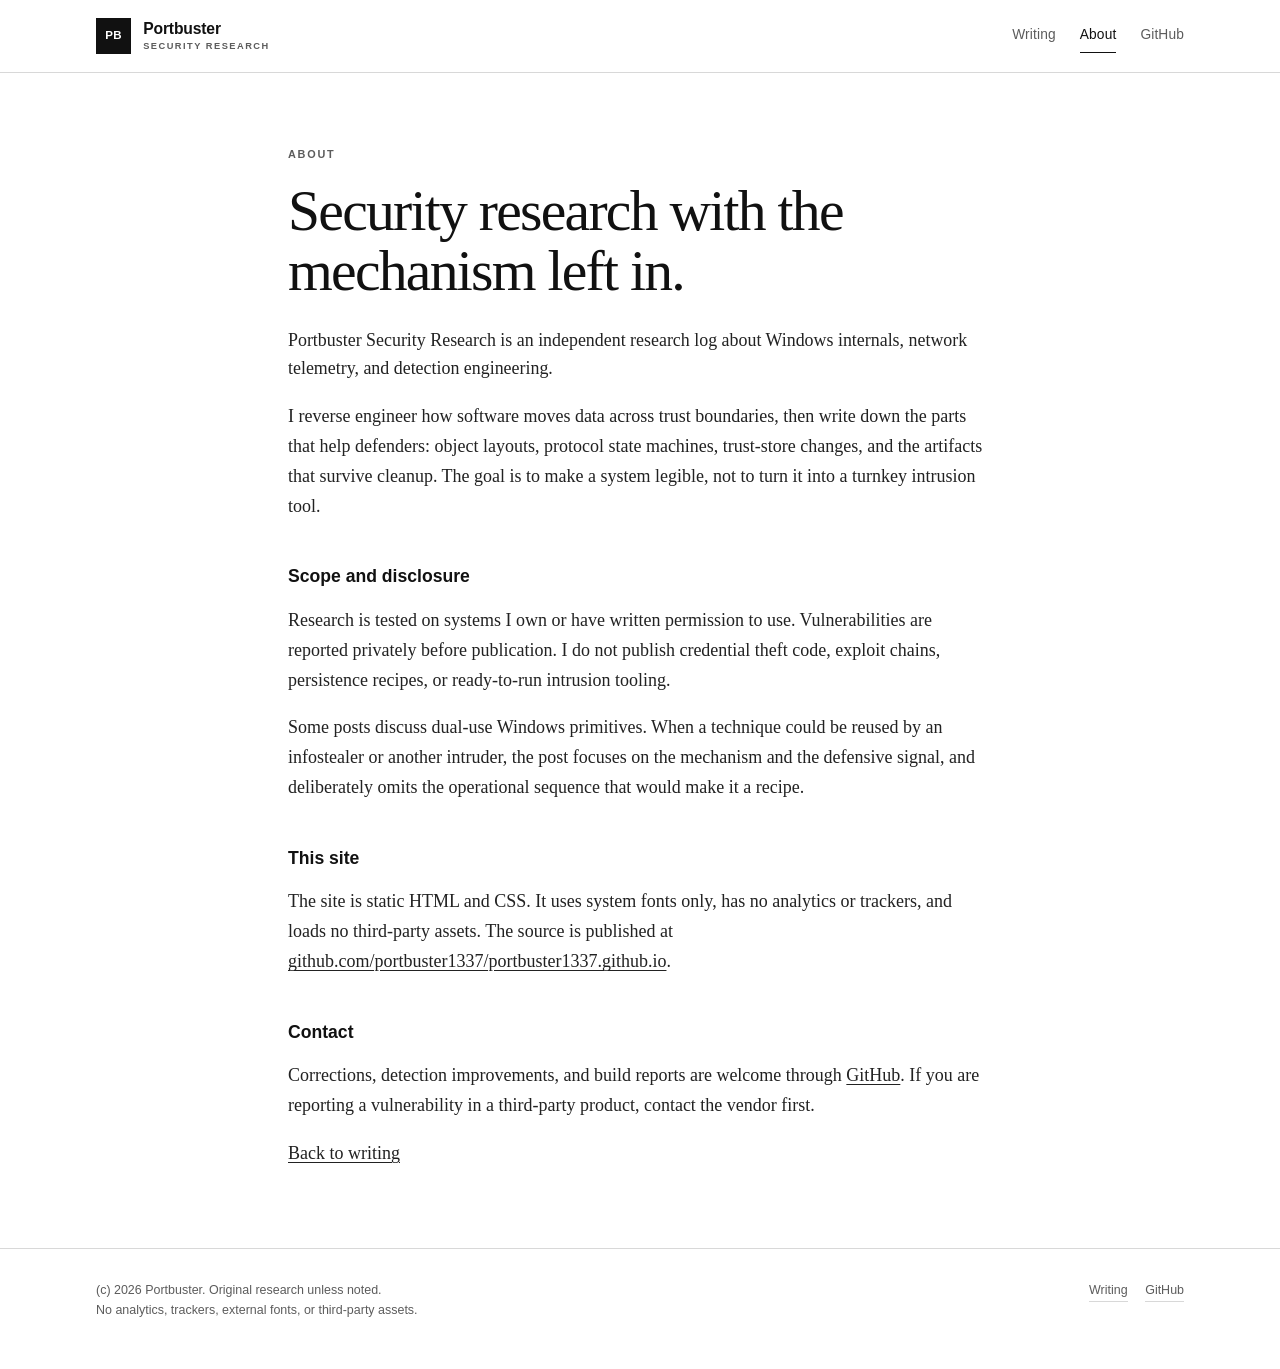
==== about.html @ 4ec46013 "Publish Portbuster security research site" ====
<!doctype html>
<html lang="en">
<head>
  <meta charset="utf-8">
  <meta name="viewport" content="width=device-width, initial-scale=1">
  <title>About | Portbuster Security Research</title>
  <meta name="description" content="About Portbuster Security Research: independent work on Windows internals, network telemetry, and detection engineering.">
  <link rel="canonical" href="https://portbuster1337.github.io/about.html">
  <link rel="icon" href="/assets/favicon.svg" type="image/svg+xml">
  <link rel="stylesheet" href="/assets/style.css">
</head>
<body>
  <a class="skip" href="#main">Skip to content</a>
  <header class="site-header">
    <div class="wrap header-inner">
      <a class="brand" href="/">
        <span class="brand-mark" aria-hidden="true">PB</span>
        <span class="brand-text"><strong>Portbuster</strong><span>Security Research</span></span>
      </a>
      <nav class="nav" aria-label="Primary">
        <a href="/">Writing</a>
        <a href="/about.html" aria-current="page">About</a>
        <a href="https://github.com/portbuster1337" rel="me">GitHub</a>
      </nav>
    </div>
  </header>

  <main id="main">
    <article class="wrap simple-page">
      <p class="kicker">About</p>
      <h1>Security research with the mechanism left in.</h1>
      <p class="lead">Portbuster Security Research is an independent research log about Windows internals, network telemetry, and detection engineering.</p>

      <p>I reverse engineer how software moves data across trust boundaries, then write down the parts that help defenders: object layouts, protocol state machines, trust-store changes, and the artifacts that survive cleanup. The goal is to make a system legible, not to turn it into a turnkey intrusion tool.</p>

      <h2>Scope and disclosure</h2>
      <p>Research is tested on systems I own or have written permission to use. Vulnerabilities are reported privately before publication. I do not publish credential theft code, exploit chains, persistence recipes, or ready-to-run intrusion tooling.</p>
      <p>Some posts discuss dual-use Windows primitives. When a technique could be reused by an infostealer or another intruder, the post focuses on the mechanism and the defensive signal, and deliberately omits the operational sequence that would make it a recipe.</p>

      <h2>This site</h2>
      <p>The site is static HTML and CSS. It uses system fonts only, has no analytics or trackers, and loads no third-party assets. The source is published at <a href="https://github.com/portbuster1337/portbuster1337.github.io">github.com/portbuster1337/portbuster1337.github.io</a>.</p>

      <h2>Contact</h2>
      <p>Corrections, detection improvements, and build reports are welcome through <a href="https://github.com/portbuster1337">GitHub</a>. If you are reporting a vulnerability in a third-party product, contact the vendor first.</p>

      <p><a href="/">Back to writing</a></p>
    </article>
  </main>

  <footer class="site-footer">
    <div class="wrap footer-inner">
      <p>(c) 2026 Portbuster. Original research unless noted.<br>No analytics, trackers, external fonts, or third-party assets.</p>
      <div class="footer-links">
        <a href="/">Writing</a>
        <a href="https://github.com/portbuster1337">GitHub</a>
      </div>
    </div>
  </footer>
</body>
</html>
---- assets/style.css ----
/* Portbuster Security Research
   Black and white. System fonts only. No external assets. */

:root {
  color-scheme: light;
  --paper: #ffffff;
  --ink: #111111;
  --body: #222222;
  --muted: #5c5c5c;
  --faint: #858585;
  --line: #d8d8d8;
  --line-strong: #111111;
  --wash: #f6f6f6;
  --wash-2: #fafafa;
  --code: #f4f4f4;
  --measure: 44rem;
  --wide: 68rem;
}

* {
  box-sizing: border-box;
}

html {
  scroll-behavior: smooth;
}

body {
  margin: 0;
  background: var(--paper);
  color: var(--body);
  font-family: Georgia, "Times New Roman", Times, serif;
  font-size: 18px;
  line-height: 1.67;
  -webkit-font-smoothing: antialiased;
  text-rendering: optimizeLegibility;
}

::selection {
  background: var(--ink);
  color: var(--paper);
}

a {
  color: inherit;
  text-decoration-line: underline;
  text-decoration-thickness: 1px;
  text-underline-offset: 3px;
}

a:hover {
  text-decoration-thickness: 2px;
}

a:focus-visible {
  outline: 2px solid var(--ink);
  outline-offset: 3px;
}

img,
svg {
  max-width: 100%;
  height: auto;
}

hr {
  border: 0;
  border-top: 1px solid var(--line);
  margin: 3rem 0;
}

.skip {
  position: absolute;
  left: -9999px;
  top: 0;
  background: var(--paper);
  color: var(--ink);
  padding: 0.75rem 1rem;
  border: 2px solid var(--ink);
  z-index: 100;
  font-family: "Segoe UI", Arial, Helvetica, sans-serif;
  font-size: 0.9rem;
}

.skip:focus {
  left: 1rem;
  top: 1rem;
}

.wrap {
  width: min(100% - 2.5rem, var(--wide));
  margin-inline: auto;
}

.site-header {
  position: sticky;
  top: 0;
  z-index: 20;
  background: rgba(255, 255, 255, 0.97);
  border-bottom: 1px solid var(--line);
}

@supports (backdrop-filter: blur(8px)) {
  .site-header {
    backdrop-filter: blur(8px);
  }
}

.header-inner {
  min-height: 4.5rem;
  display: flex;
  align-items: center;
  justify-content: space-between;
  gap: 2rem;
}

.brand {
  display: inline-flex;
  align-items: center;
  gap: 0.75rem;
  text-decoration: none;
  color: var(--ink);
}

.brand-mark {
  width: 2.2rem;
  height: 2.2rem;
  display: grid;
  place-items: center;
  background: var(--ink);
  color: var(--paper);
  font-family: "Segoe UI", Arial, Helvetica, sans-serif;
  font-size: 0.72rem;
  font-weight: 700;
  letter-spacing: 0.04em;
}

.brand-text {
  display: flex;
  flex-direction: column;
  line-height: 1.05;
  font-family: "Segoe UI", Arial, Helvetica, sans-serif;
}

.brand-text strong {
  font-size: 0.98rem;
  font-weight: 650;
  letter-spacing: -0.01em;
}

.brand-text span {
  margin-top: 0.28rem;
  font-size: 0.58rem;
  font-weight: 600;
  letter-spacing: 0.16em;
  text-transform: uppercase;
  color: var(--muted);
}

.nav {
  display: flex;
  align-items: center;
  gap: 1.5rem;
  font-family: "Segoe UI", Arial, Helvetica, sans-serif;
  font-size: 0.86rem;
  letter-spacing: 0.01em;
}

.nav a {
  text-decoration: none;
  color: var(--muted);
  padding: 0.3rem 0;
  border-bottom: 1px solid transparent;
}

.nav a:hover,
.nav a[aria-current="page"] {
  color: var(--ink);
  border-bottom-color: var(--ink);
}

main {
  display: block;
}

.home-intro {
  padding: 5.5rem 0 3.5rem;
  border-bottom: 1px solid var(--line);
}

.kicker {
  margin: 0 0 1rem;
  font-family: "Segoe UI", Arial, Helvetica, sans-serif;
  font-size: 0.68rem;
  font-weight: 650;
  letter-spacing: 0.16em;
  text-transform: uppercase;
  color: var(--muted);
}

.home-intro h1 {
  margin: 0;
  max-width: 15ch;
  font-family: Georgia, "Times New Roman", Times, serif;
  font-size: clamp(2.6rem, 6vw, 4.4rem);
  font-weight: 400;
  line-height: 1.02;
  letter-spacing: -0.035em;
  color: var(--ink);
}

.lede {
  max-width: 38rem;
  margin: 1.6rem 0 0;
  font-size: 1.22rem;
  line-height: 1.55;
  color: var(--body);
}

.section-head {
  display: flex;
  align-items: baseline;
  justify-content: space-between;
  gap: 2rem;
  padding: 2.6rem 0 0.4rem;
  border-bottom: 1px solid var(--line-strong);
}

.section-head h2,
.tooling h2 {
  margin: 0 0 0.7rem;
  font-family: "Segoe UI", Arial, Helvetica, sans-serif;
  font-size: 0.74rem;
  font-weight: 700;
  letter-spacing: 0.16em;
  text-transform: uppercase;
  color: var(--ink);
}

.section-head span {
  font-family: "Segoe UI", Arial, Helvetica, sans-serif;
  font-size: 0.74rem;
  letter-spacing: 0.06em;
  color: var(--faint);
}

.post-list {
  display: block;
}

.post-item {
  display: grid;
  grid-template-columns: 9.5rem minmax(0, 1fr);
  gap: 2rem;
  padding: 2.1rem 0 2.3rem;
  border-bottom: 1px solid var(--line);
}

.post-date {
  display: flex;
  flex-direction: column;
  gap: 0.55rem;
  font-family: "Segoe UI", Arial, Helvetica, sans-serif;
  font-size: 0.78rem;
  line-height: 1.35;
  color: var(--muted);
}

.post-date time {
  color: var(--ink);
  font-weight: 600;
}

.tag {
  display: inline-block;
  width: fit-content;
  padding: 0.18rem 0.42rem;
  border: 1px solid var(--line);
  font-size: 0.62rem;
  font-weight: 650;
  letter-spacing: 0.1em;
  text-transform: uppercase;
  color: var(--muted);
}

.post-item h2 {
  margin: 0 0 0.55rem;
  font-family: Georgia, "Times New Roman", Times, serif;
  font-size: clamp(1.45rem, 3vw, 1.9rem);
  font-weight: 400;
  line-height: 1.18;
  letter-spacing: -0.02em;
  color: var(--ink);
}

.post-item h2 a {
  text-decoration: none;
}

.post-item h2 a:hover {
  text-decoration: underline;
  text-decoration-thickness: 1px;
  text-underline-offset: 4px;
}

.post-item p {
  max-width: 42rem;
  margin: 0;
  color: var(--body);
}

.post-item .read {
  margin-top: 0.8rem;
  font-family: "Segoe UI", Arial, Helvetica, sans-serif;
  font-size: 0.72rem;
  letter-spacing: 0.06em;
  text-transform: uppercase;
  color: var(--faint);
}

.tooling {
  padding: 3rem 0 1rem;
  max-width: 46rem;
}

.tooling p {
  margin: 0;
  color: var(--body);
}

.site-footer {
  margin-top: 5rem;
  border-top: 1px solid var(--line);
  padding: 2rem 0 3rem;
  font-family: "Segoe UI", Arial, Helvetica, sans-serif;
  font-size: 0.78rem;
  line-height: 1.6;
  color: var(--muted);
}

.footer-inner {
  display: flex;
  align-items: flex-start;
  justify-content: space-between;
  gap: 2rem;
}

.footer-inner p {
  margin: 0;
}

.footer-links {
  display: flex;
  gap: 1.1rem;
}

.footer-links a {
  text-decoration: none;
  border-bottom: 1px solid var(--line);
}

.footer-links a:hover {
  border-bottom-color: var(--ink);
}

/* Article */

.article {
  max-width: var(--measure);
  margin: 0 auto;
  padding: 4.5rem 0 0;
}

.post-header {
  max-width: 52rem;
  margin: 0 auto 2.5rem;
  padding: 0 0 2rem;
  border-bottom: 1px solid var(--line-strong);
}

.post-header h1 {
  margin: 0;
  font-family: Georgia, "Times New Roman", Times, serif;
  font-size: clamp(2.5rem, 6vw, 4rem);
  font-weight: 400;
  line-height: 1.04;
  letter-spacing: -0.035em;
  color: var(--ink);
}

.dek {
  max-width: 48rem;
  margin: 1.3rem 0 0;
  font-size: 1.25rem;
  line-height: 1.5;
  color: var(--muted);
}

.post-meta {
  display: flex;
  flex-wrap: wrap;
  align-items: center;
  gap: 0.5rem 1.1rem;
  margin-top: 1.6rem;
  font-family: "Segoe UI", Arial, Helvetica, sans-serif;
  font-size: 0.72rem;
  letter-spacing: 0.08em;
  text-transform: uppercase;
  color: var(--muted);
}

.post-meta > * + *::before {
  content: "/";
  margin-right: 1.1rem;
  color: var(--faint);
}

.article h2 {
  margin: 3.4rem 0 1rem;
  font-family: "Segoe UI", Arial, Helvetica, sans-serif;
  font-size: 1.5rem;
  font-weight: 650;
  line-height: 1.2;
  letter-spacing: -0.02em;
  color: var(--ink);
}

.article h3 {
  margin: 2.2rem 0 0.7rem;
  font-family: "Segoe UI", Arial, Helvetica, sans-serif;
  font-size: 1.05rem;
  font-weight: 650;
  line-height: 1.3;
  color: var(--ink);
}

.article p {
  margin: 0 0 1.15rem;
}

.article ul,
.article ol {
  margin: 0 0 1.4rem;
  padding-left: 1.4rem;
}

.article li {
  margin: 0.35rem 0;
}

.article li > ul,
.article li > ol {
  margin-top: 0.35rem;
  margin-bottom: 0.35rem;
}

.article strong {
  color: var(--ink);
  font-weight: 700;
}

.article em {
  font-style: italic;
}

.lead {
  font-size: 1.12rem;
  line-height: 1.6;
}

.article code {
  padding: 0.08em 0.28em;
  background: var(--code);
  border: 1px solid #e5e5e5;
  border-radius: 2px;
  font-family: "SFMono-Regular", Consolas, "Liberation Mono", Menlo, monospace;
  font-size: 0.82em;
  color: var(--ink);
  overflow-wrap: anywhere;
}

.article pre {
  margin: 0;
  padding: 1.05rem 1.15rem;
  overflow-x: auto;
  background: var(--code);
  border: 1px solid var(--line);
  line-height: 1.5;
  tab-size: 4;
  -webkit-overflow-scrolling: touch;
}

.article pre code {
  padding: 0;
  background: none;
  border: 0;
  border-radius: 0;
  font-size: 0.76rem;
  line-height: inherit;
  color: var(--ink);
  overflow-wrap: normal;
  white-space: pre;
}

.article figure {
  margin: 2rem 0;
}

.article figure.code {
  margin: 2rem 0 2.2rem;
}

.article figure.code figcaption {
  margin-bottom: 0.55rem;
  font-family: "Segoe UI", Arial, Helvetica, sans-serif;
  font-size: 0.7rem;
  font-weight: 650;
  letter-spacing: 0.1em;
  text-transform: uppercase;
  color: var(--muted);
}

.article figcaption {
  margin-top: 0.7rem;
  font-family: "Segoe UI", Arial, Helvetica, sans-serif;
  font-size: 0.78rem;
  line-height: 1.5;
  color: var(--muted);
}

.figure {
  margin: 2.2rem 0;
  padding: 1rem;
  border: 1px solid var(--line);
  background: var(--paper);
}

.figure svg {
  display: block;
  width: 100%;
  height: auto;
}

.table-wrap {
  margin: 1.6rem 0 2.2rem;
  overflow-x: auto;
  border-top: 1.5px solid var(--line-strong);
  border-bottom: 1px solid var(--line);
}

.article table {
  width: 100%;
  border-collapse: collapse;
  font-family: "Segoe UI", Arial, Helvetica, sans-serif;
  font-size: 0.82rem;
  line-height: 1.45;
  color: var(--body);
}

.article th {
  padding: 0.65rem 0.7rem;
  text-align: left;
  vertical-align: bottom;
  border-bottom: 1px solid var(--line-strong);
  font-weight: 650;
  color: var(--ink);
  white-space: nowrap;
}

.article td {
  padding: 0.65rem 0.7rem;
  vertical-align: top;
  border-bottom: 1px solid var(--line);
}

.article tr:last-child td {
  border-bottom: 0;
}

.article td code,
.article th code {
  font-size: 0.78em;
}

.hash {
  font-family: "SFMono-Regular", Consolas, "Liberation Mono", Menlo, monospace;
  font-size: 0.68rem !important;
  overflow-wrap: anywhere;
  word-break: break-all;
}

.callout {
  margin: 2.2rem 0;
  padding: 1.2rem 1.35rem;
  border: 1px solid var(--line-strong);
  background: var(--wash-2);
  font-family: "Segoe UI", Arial, Helvetica, sans-serif;
  font-size: 0.9rem;
  line-height: 1.6;
  color: var(--body);
}

.callout strong {
  display: block;
  margin-bottom: 0.35rem;
  font-size: 0.69rem;
  letter-spacing: 0.12em;
  text-transform: uppercase;
  color: var(--ink);
}

.callout p:last-child {
  margin-bottom: 0;
}

.toc {
  margin: 0 0 3rem;
  padding: 1.2rem 1.4rem;
  border: 1px solid var(--line);
  background: var(--wash);
  font-family: "Segoe UI", Arial, Helvetica, sans-serif;
  font-size: 0.82rem;
  line-height: 1.55;
}

.toc h2 {
  margin: 0 0 0.8rem;
  font-size: 0.66rem;
  font-weight: 700;
  letter-spacing: 0.14em;
  text-transform: uppercase;
  color: var(--muted);
}

.toc ol {
  margin: 0;
  padding-left: 1.2rem;
  columns: 2;
  column-gap: 2rem;
}

.toc li {
  margin: 0.18rem 0;
  break-inside: avoid;
}

.toc a {
  text-decoration: none;
  color: var(--body);
}

.toc a:hover {
  text-decoration: underline;
  text-decoration-thickness: 1px;
}

.post-footer {
  margin-top: 4rem;
  padding-top: 1.5rem;
  border-top: 1px solid var(--line-strong);
  font-family: "Segoe UI", Arial, Helvetica, sans-serif;
  font-size: 0.88rem;
  color: var(--muted);
}

.post-footer p {
  margin: 0 0 0.75rem;
}

.refs {
  padding-left: 1.2rem;
  font-size: 0.92rem;
}

.refs li {
  margin: 0.55rem 0;
}

.simple-page {
  max-width: var(--measure);
  margin: 0 auto;
  padding: 4.5rem 0 0;
}

.simple-page h1 {
  margin: 0 0 1.5rem;
  font-family: Georgia, "Times New Roman", Times, serif;
  font-size: clamp(2.4rem, 6vw, 3.6rem);
  font-weight: 400;
  line-height: 1.05;
  letter-spacing: -0.03em;
  color: var(--ink);
}

.simple-page h2 {
  margin: 2.6rem 0 0.8rem;
  font-family: "Segoe UI", Arial, Helvetica, sans-serif;
  font-size: 1.1rem;
  font-weight: 650;
  color: var(--ink);
}

.simple-page p {
  margin: 0 0 1.1rem;
}

.simple-page ul {
  margin: 0 0 1.4rem;
  padding-left: 1.3rem;
}

.error-page {
  min-height: 54vh;
  display: grid;
  align-content: center;
  max-width: 36rem;
  margin: 0 auto;
  padding: 5rem 0;
}

.error-page .code {
  margin: 0 0 0.5rem;
  font-family: "Segoe UI", Arial, Helvetica, sans-serif;
  font-size: 0.72rem;
  font-weight: 700;
  letter-spacing: 0.16em;
  text-transform: uppercase;
  color: var(--muted);
}

.error-page h1 {
  margin: 0 0 1rem;
  font-family: Georgia, "Times New Roman", Times, serif;
  font-size: clamp(2.6rem, 7vw, 4rem);
  font-weight: 400;
  line-height: 1.05;
  letter-spacing: -0.03em;
  color: var(--ink);
}

@media (max-width: 760px) {
  body {
    font-size: 17px;
  }

  .header-inner {
    min-height: 4rem;
    gap: 1rem;
  }

  .brand-text span {
    display: none;
  }

  .nav {
    gap: 1rem;
    font-size: 0.8rem;
  }

  .home-intro {
    padding: 3.5rem 0 2.5rem;
  }

  .post-item {
    grid-template-columns: 1fr;
    gap: 0.8rem;
    padding: 1.7rem 0;
  }

  .post-date {
    flex-direction: row;
    align-items: center;
    gap: 0.8rem;
  }

  .article {
    padding-top: 3rem;
  }

  .post-header {
    margin-bottom: 2rem;
  }

  .toc ol {
    columns: 1;
  }

  .post-meta > * + *::before {
    content: "";
    margin-right: 0;
  }

  .post-meta {
    gap: 0.4rem 1rem;
  }

  .footer-inner {
    flex-direction: column;
    gap: 1rem;
  }

  .article pre code {
    font-size: 0.72rem;
  }

  .article table {
    font-size: 0.78rem;
  }
}

@media (prefers-reduced-motion: reduce) {
  html {
    scroll-behavior: auto;
  }
}

@media print {
  .site-header,
  .site-footer,
  .toc,
  .post-footer {
    display: none;
  }

  body {
    font-size: 11pt;
    color: #000;
    background: #fff;
  }

  .article {
    max-width: none;
    padding: 0;
  }

  a {
    text-decoration: none;
  }

  .article pre {
    white-space: pre-wrap;
    overflow-wrap: anywhere;
  }
}
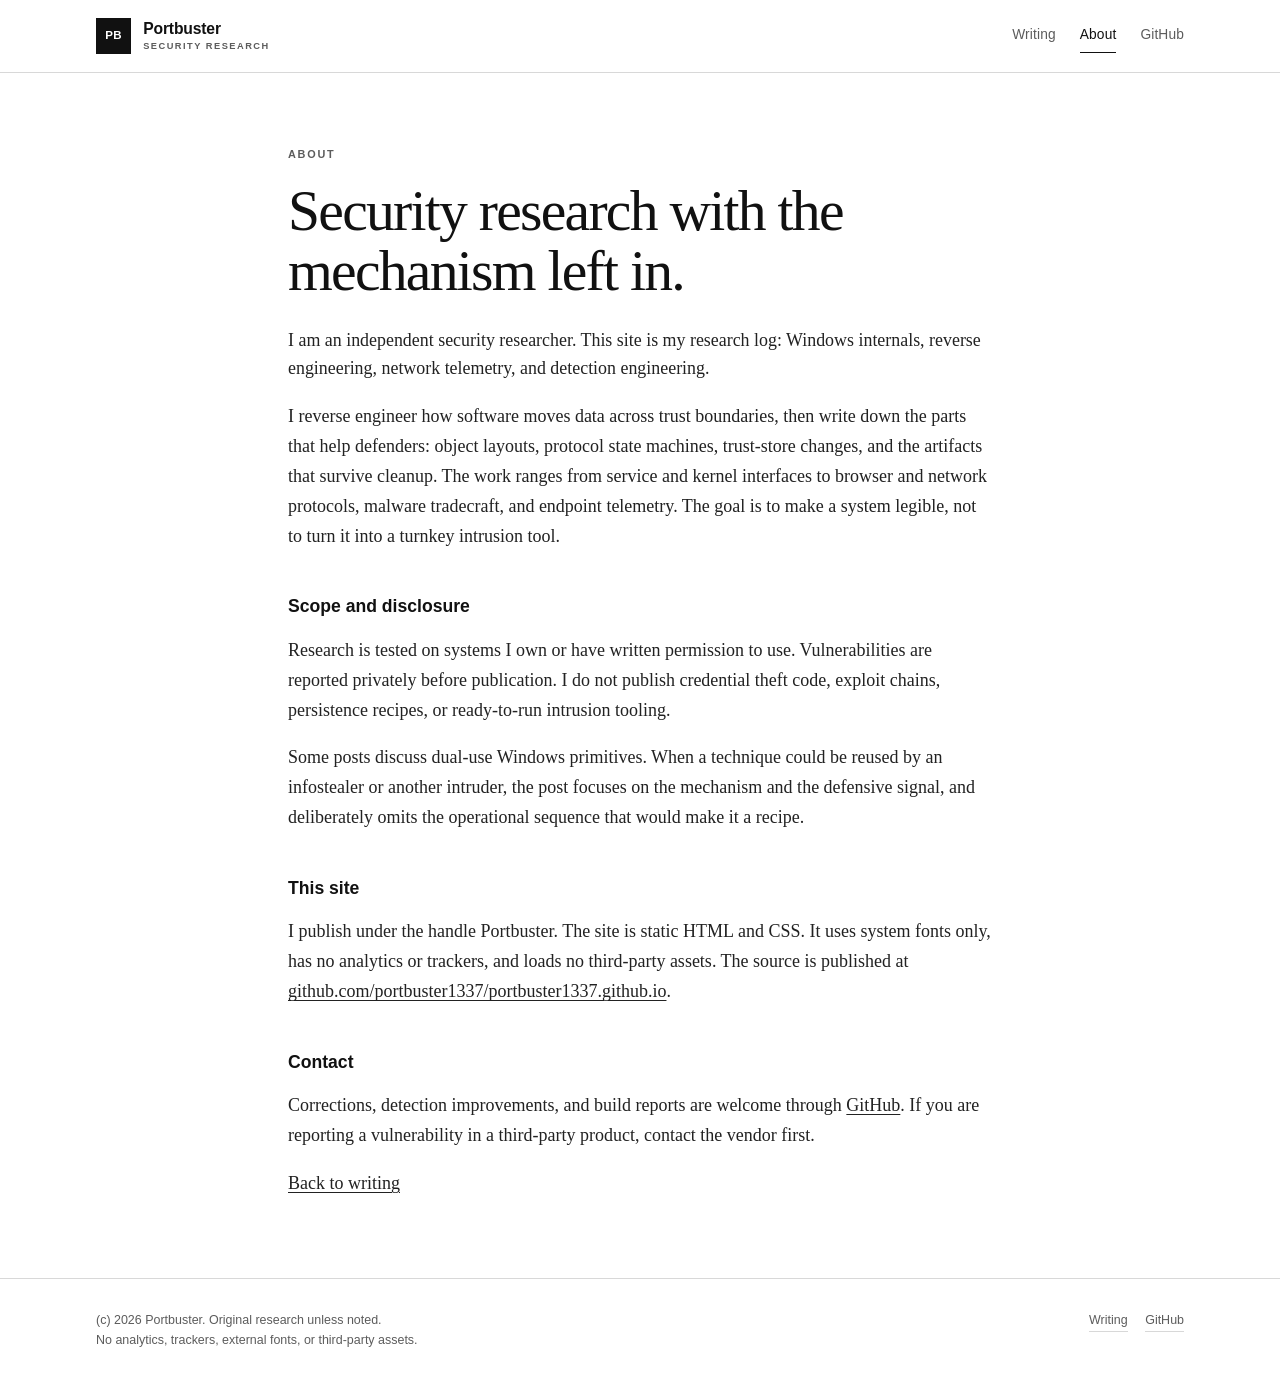
==== commit 865938e7: "Add collector screenshots and broaden research scope" ====
--- a/about.html
+++ b/about.html
@@ -4,7 +4,7 @@
   <meta charset="utf-8">
   <meta name="viewport" content="width=device-width, initial-scale=1">
   <title>About | Portbuster Security Research</title>
-  <meta name="description" content="About Portbuster Security Research: independent work on Windows internals, network telemetry, and detection engineering.">
+  <meta name="description" content="About Portbuster, an independent security researcher working on Windows internals, reverse engineering, network telemetry, and detection engineering.">
   <link rel="canonical" href="https://portbuster1337.github.io/about.html">
   <link rel="icon" href="/assets/favicon.svg" type="image/svg+xml">
   <link rel="stylesheet" href="/assets/style.css">
@@ -29,16 +29,16 @@
     <article class="wrap simple-page">
       <p class="kicker">About</p>
       <h1>Security research with the mechanism left in.</h1>
-      <p class="lead">Portbuster Security Research is an independent research log about Windows internals, network telemetry, and detection engineering.</p>
+      <p class="lead">I am an independent security researcher. This site is my research log: Windows internals, reverse engineering, network telemetry, and detection engineering.</p>
 
-      <p>I reverse engineer how software moves data across trust boundaries, then write down the parts that help defenders: object layouts, protocol state machines, trust-store changes, and the artifacts that survive cleanup. The goal is to make a system legible, not to turn it into a turnkey intrusion tool.</p>
+      <p>I reverse engineer how software moves data across trust boundaries, then write down the parts that help defenders: object layouts, protocol state machines, trust-store changes, and the artifacts that survive cleanup. The work ranges from service and kernel interfaces to browser and network protocols, malware tradecraft, and endpoint telemetry. The goal is to make a system legible, not to turn it into a turnkey intrusion tool.</p>
 
       <h2>Scope and disclosure</h2>
       <p>Research is tested on systems I own or have written permission to use. Vulnerabilities are reported privately before publication. I do not publish credential theft code, exploit chains, persistence recipes, or ready-to-run intrusion tooling.</p>
       <p>Some posts discuss dual-use Windows primitives. When a technique could be reused by an infostealer or another intruder, the post focuses on the mechanism and the defensive signal, and deliberately omits the operational sequence that would make it a recipe.</p>
 
       <h2>This site</h2>
-      <p>The site is static HTML and CSS. It uses system fonts only, has no analytics or trackers, and loads no third-party assets. The source is published at <a href="https://github.com/portbuster1337/portbuster1337.github.io">github.com/portbuster1337/portbuster1337.github.io</a>.</p>
+      <p>I publish under the handle Portbuster. The site is static HTML and CSS. It uses system fonts only, has no analytics or trackers, and loads no third-party assets. The source is published at <a href="https://github.com/portbuster1337/portbuster1337.github.io">github.com/portbuster1337/portbuster1337.github.io</a>.</p>
 
       <h2>Contact</h2>
       <p>Corrections, detection improvements, and build reports are welcome through <a href="https://github.com/portbuster1337">GitHub</a>. If you are reporting a vulnerability in a third-party product, contact the vendor first.</p>
--- a/assets/style.css
+++ b/assets/style.css
@@ -366,6 +366,7 @@
 /* Article */
 
 .article {
+  width: min(100% - 2.5rem, var(--measure));
   max-width: var(--measure);
   margin: 0 auto;
   padding: 4.5rem 0 0;
@@ -528,6 +529,32 @@
   color: var(--muted);
 }
 
+.article figure.shot {
+  width: min(calc(100vw - 2.5rem), 60rem);
+  max-width: none;
+  margin: 2.4rem 0 2.6rem 50%;
+  padding: 0.6rem;
+  border: 1px solid var(--line);
+  background: var(--paper);
+  transform: translateX(-50%);
+}
+
+.article figure.shot a {
+  display: block;
+}
+
+.article figure.shot img {
+  display: block;
+  width: 100%;
+  height: auto;
+  border: 1px solid var(--line);
+  background: #111111;
+}
+
+.article figure.shot figcaption {
+  margin-top: 0.7rem;
+}
+
 .figure {
   margin: 2.2rem 0;
   padding: 1rem;
@@ -677,6 +704,7 @@
 }
 
 .simple-page {
+  width: min(100% - 2.5rem, var(--measure));
   max-width: var(--measure);
   margin: 0 auto;
   padding: 4.5rem 0 0;
@@ -704,6 +732,10 @@
   margin: 0 0 1.1rem;
 }
 
+.simple-page a {
+  overflow-wrap: anywhere;
+}
+
 .simple-page ul {
   margin: 0 0 1.4rem;
   padding-left: 1.3rem;
@@ -713,6 +745,7 @@
   min-height: 54vh;
   display: grid;
   align-content: center;
+  width: min(100% - 2.5rem, 36rem);
   max-width: 36rem;
   margin: 0 auto;
   padding: 5rem 0;
@@ -803,6 +836,13 @@
     font-size: 0.72rem;
   }
 
+  .article figure.shot {
+    width: 100%;
+    margin: 2rem 0;
+    padding: 0.4rem;
+    transform: none;
+  }
+
   .article table {
     font-size: 0.78rem;
   }
@@ -841,4 +881,16 @@
     white-space: pre-wrap;
     overflow-wrap: anywhere;
   }
-}
+
+  .article figure.shot {
+    width: 100%;
+    margin: 1.5rem 0;
+    padding: 0;
+    border: 0;
+    transform: none;
+  }
+
+  .article figure.shot a {
+    display: block;
+  }
+}
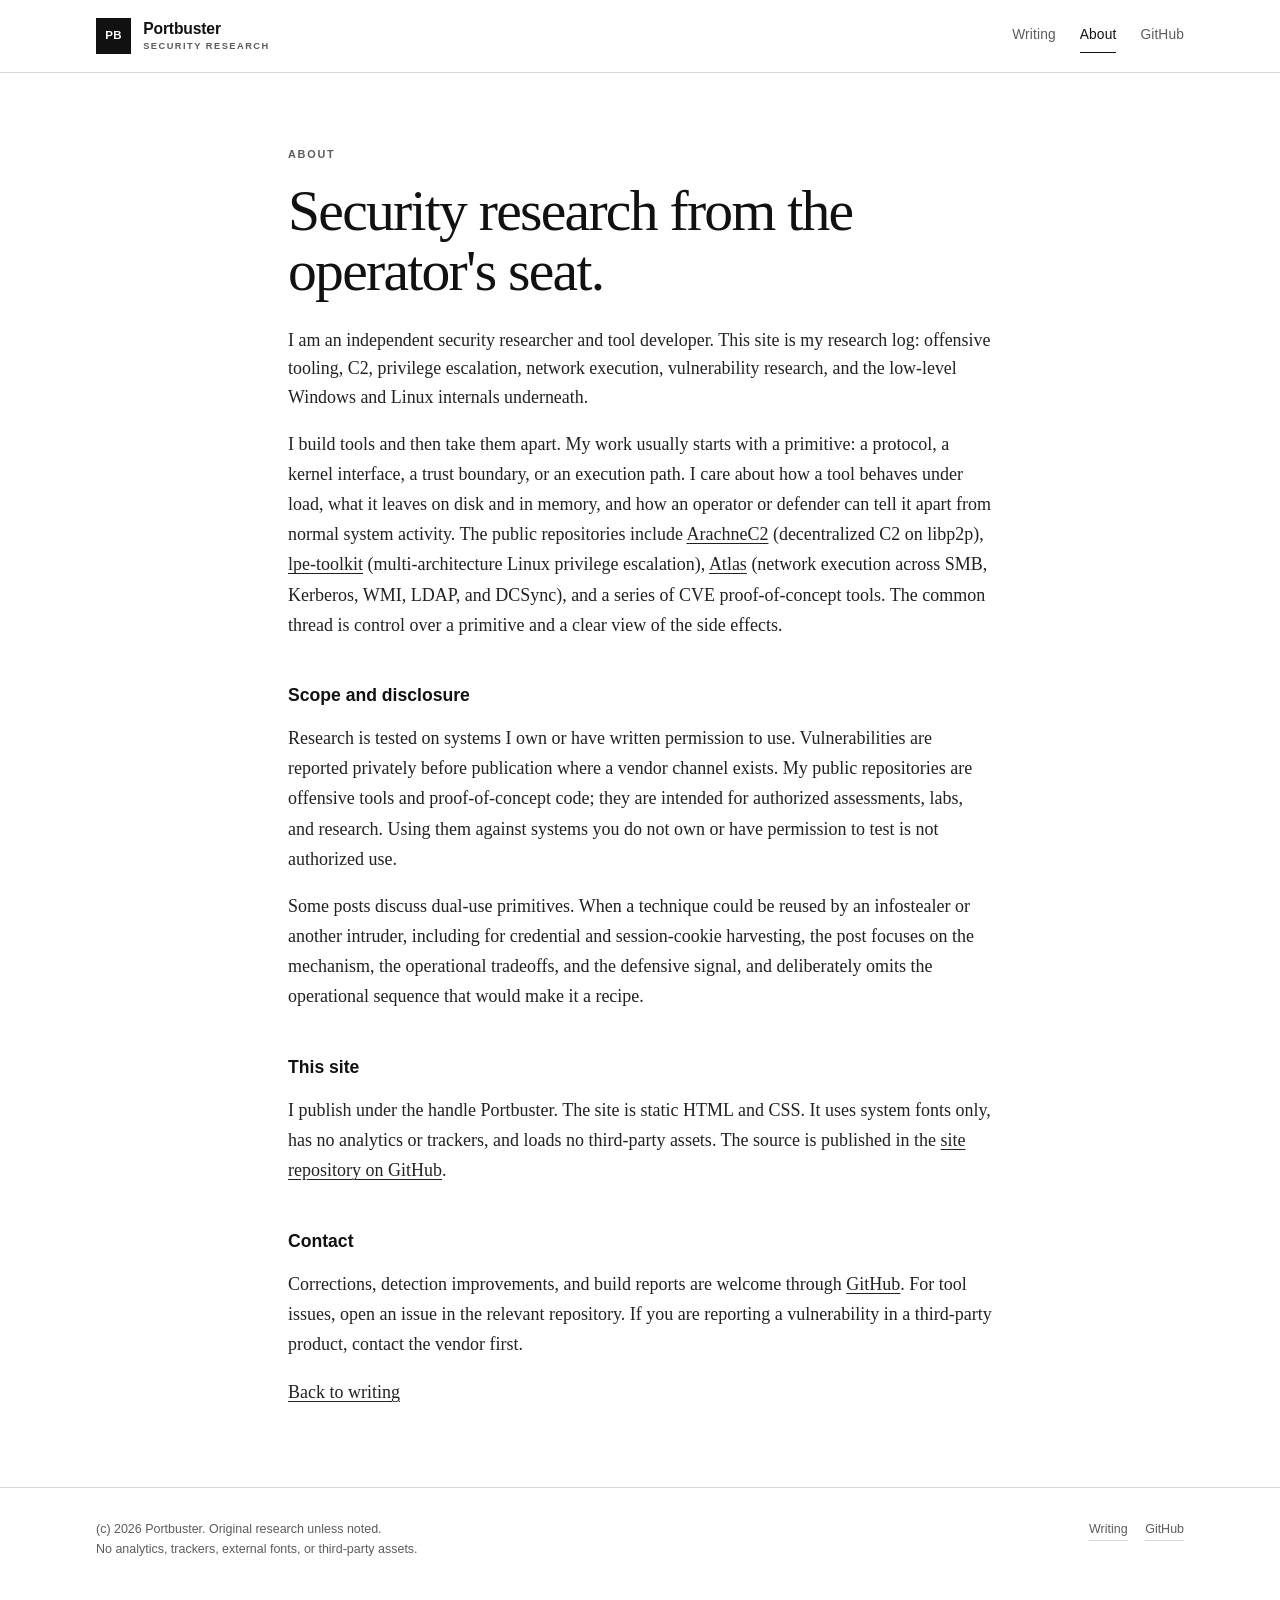
==== commit 458d1fb4: "Add Mermaid diagrams and red team framing Add local static Mermaid SVGs for the article and an asset" ====
--- a/about.html
+++ b/about.html
@@ -4,7 +4,7 @@
   <meta charset="utf-8">
   <meta name="viewport" content="width=device-width, initial-scale=1">
   <title>About | Portbuster Security Research</title>
-  <meta name="description" content="About Portbuster, an independent security researcher working on Windows internals, reverse engineering, network telemetry, and detection engineering.">
+  <meta name="description" content="About Portbuster, an independent security researcher and tool developer working on offensive tooling, C2, privilege escalation, network execution, vulnerability research, and low-level Windows and Linux internals.">
   <link rel="canonical" href="https://portbuster1337.github.io/about.html">
   <link rel="icon" href="/assets/favicon.svg" type="image/svg+xml">
   <link rel="stylesheet" href="/assets/style.css">
@@ -28,20 +28,20 @@
   <main id="main">
     <article class="wrap simple-page">
       <p class="kicker">About</p>
-      <h1>Security research with the mechanism left in.</h1>
-      <p class="lead">I am an independent security researcher. This site is my research log: Windows internals, reverse engineering, network telemetry, and detection engineering.</p>
+      <h1>Security research from the operator's seat.</h1>
+      <p class="lead">I am an independent security researcher and tool developer. This site is my research log: offensive tooling, C2, privilege escalation, network execution, vulnerability research, and the low-level Windows and Linux internals underneath.</p>
 
-      <p>I reverse engineer how software moves data across trust boundaries, then write down the parts that help defenders: object layouts, protocol state machines, trust-store changes, and the artifacts that survive cleanup. The work ranges from service and kernel interfaces to browser and network protocols, malware tradecraft, and endpoint telemetry. The goal is to make a system legible, not to turn it into a turnkey intrusion tool.</p>
+      <p>I build tools and then take them apart. My work usually starts with a primitive: a protocol, a kernel interface, a trust boundary, or an execution path. I care about how a tool behaves under load, what it leaves on disk and in memory, and how an operator or defender can tell it apart from normal system activity. The public repositories include <a href="https://github.com/portbuster1337/ArachneC2">ArachneC2</a> (decentralized C2 on libp2p), <a href="https://github.com/portbuster1337/lpe-toolkit">lpe-toolkit</a> (multi-architecture Linux privilege escalation), <a href="https://github.com/portbuster1337/Atlas">Atlas</a> (network execution across SMB, Kerberos, WMI, LDAP, and DCSync), and a series of CVE proof-of-concept tools. The common thread is control over a primitive and a clear view of the side effects.</p>
 
       <h2>Scope and disclosure</h2>
-      <p>Research is tested on systems I own or have written permission to use. Vulnerabilities are reported privately before publication. I do not publish credential theft code, exploit chains, persistence recipes, or ready-to-run intrusion tooling.</p>
-      <p>Some posts discuss dual-use Windows primitives. When a technique could be reused by an infostealer or another intruder, the post focuses on the mechanism and the defensive signal, and deliberately omits the operational sequence that would make it a recipe.</p>
+      <p>Research is tested on systems I own or have written permission to use. Vulnerabilities are reported privately before publication where a vendor channel exists. My public repositories are offensive tools and proof-of-concept code; they are intended for authorized assessments, labs, and research. Using them against systems you do not own or have permission to test is not authorized use.</p>
+      <p>Some posts discuss dual-use primitives. When a technique could be reused by an infostealer or another intruder, including for credential and session-cookie harvesting, the post focuses on the mechanism, the operational tradeoffs, and the defensive signal, and deliberately omits the operational sequence that would make it a recipe.</p>
 
       <h2>This site</h2>
-      <p>I publish under the handle Portbuster. The site is static HTML and CSS. It uses system fonts only, has no analytics or trackers, and loads no third-party assets. The source is published at <a href="https://github.com/portbuster1337/portbuster1337.github.io">github.com/portbuster1337/portbuster1337.github.io</a>.</p>
+      <p>I publish under the handle Portbuster. The site is static HTML and CSS. It uses system fonts only, has no analytics or trackers, and loads no third-party assets. The source is published in the <a href="https://github.com/portbuster1337/portbuster1337.github.io">site repository on GitHub</a>.</p>
 
       <h2>Contact</h2>
-      <p>Corrections, detection improvements, and build reports are welcome through <a href="https://github.com/portbuster1337">GitHub</a>. If you are reporting a vulnerability in a third-party product, contact the vendor first.</p>
+      <p>Corrections, detection improvements, and build reports are welcome through <a href="https://github.com/portbuster1337">GitHub</a>. For tool issues, open an issue in the relevant repository. If you are reporting a vulnerability in a third-party product, contact the vendor first.</p>
 
       <p><a href="/">Back to writing</a></p>
     </article>
--- a/assets/style.css
+++ b/assets/style.css
@@ -568,6 +568,40 @@
   height: auto;
 }
 
+.article figure.diagram {
+  width: max-content;
+  max-width: min(calc(100vw - 2.5rem), 60rem);
+  margin: 2.4rem 0 2.6rem 50%;
+  padding: 0.8rem;
+  border: 1px solid var(--line);
+  background: var(--paper);
+  transform: translateX(-50%);
+}
+
+.article figure.diagram-wide {
+  max-width: min(calc(100vw - 2.5rem), 68rem);
+}
+
+.article figure.diagram a {
+  display: block;
+  text-decoration: none;
+  cursor: zoom-in;
+}
+
+.article figure.diagram img {
+  display: block;
+  width: auto;
+  max-width: 100%;
+  height: auto;
+  margin: 0 auto;
+  background: #ffffff;
+}
+
+.article figure.diagram figcaption {
+  max-width: 46rem;
+  margin: 0.7rem auto 0;
+}
+
 .table-wrap {
   margin: 1.6rem 0 2.2rem;
   overflow-x: auto;
@@ -843,6 +877,29 @@
     transform: none;
   }
 
+  .article figure.diagram {
+    padding: 0.4rem;
+  }
+
+  .article figure.diagram a {
+    overflow-x: auto;
+    -webkit-overflow-scrolling: touch;
+    padding-bottom: 0.3rem;
+  }
+
+  .article figure.diagram img {
+    min-width: 680px;
+    max-width: none;
+  }
+
+  .article figure.diagram.diagram-wide img {
+    min-width: 900px;
+  }
+
+  .table-wrap table {
+    min-width: 40rem;
+  }
+
   .article table {
     font-size: 0.78rem;
   }
@@ -893,4 +950,18 @@
   .article figure.shot a {
     display: block;
   }
-}
+
+  .article figure.diagram {
+    width: 100%;
+    max-width: 100%;
+    margin: 1.5rem 0;
+    padding: 0;
+    border: 0;
+    transform: none;
+    break-inside: avoid;
+  }
+
+  .article figure.diagram a {
+    display: block;
+  }
+}
